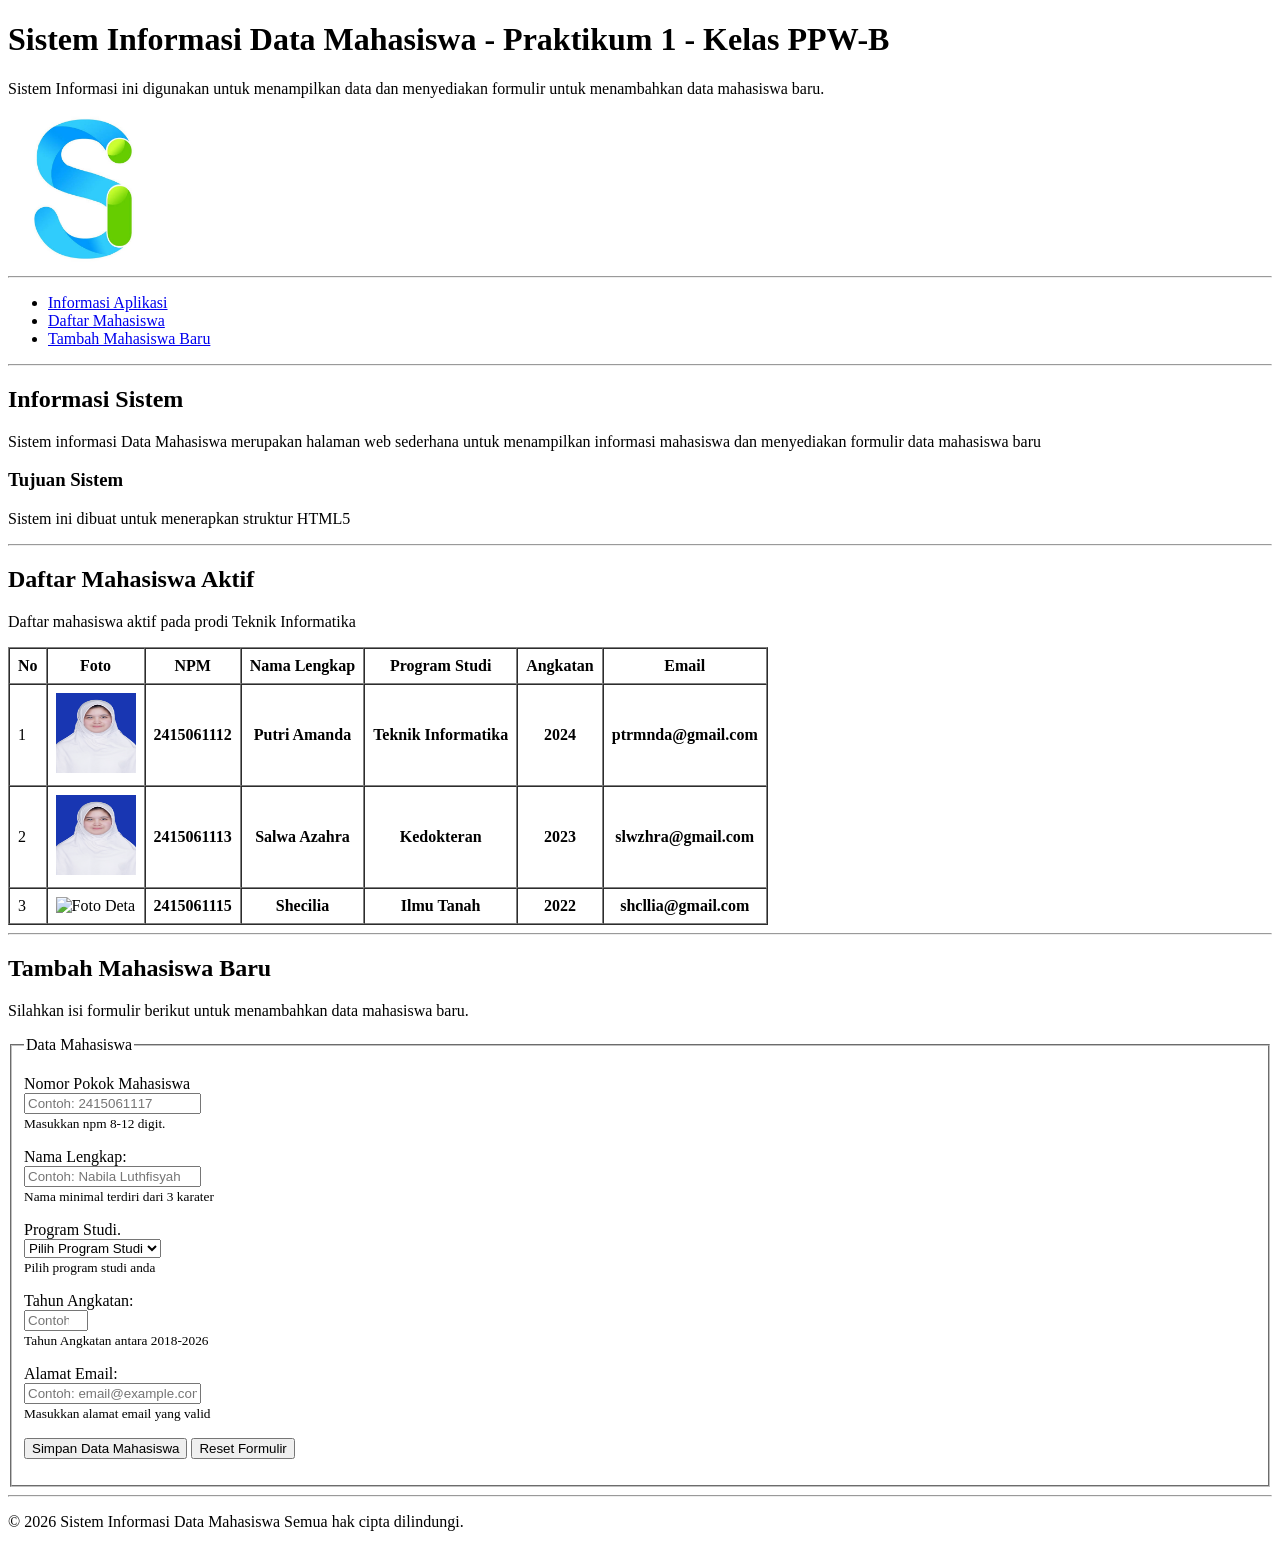
==== index.html @ de89d49d "feat: inisialisasi struktur dokumen dan formulir html5 sima" ====
<!DOCTYPE html>
<html lang="id">
    <head>
        <meta charset="UTF-8">
        <meta name="viewport" content="width=device-width, initial-scale=1.0">
        <title>Sistem Informasi Data Mahasiswa</title>
    </head>
<body>

    <header>
        <h1>Sistem Informasi Data Mahasiswa - Praktikum 1 - Kelas PPW-B</h1>

        <P>
            Sistem Informasi ini digunakan untuk menampilkan data dan menyediakan formulir untuk menambahkan data mahasiswa baru.
        </P>

        <img src="images.jpg" alt="Logo Sistem Informasi Data Mahasiswa" width="150" height="150">
    </header>

    <hr>
    <nav>
        <ul>
            <li><a href="#informasi">Informasi Aplikasi</a></li>
            <li><a href="#daftarmahasiswa">Daftar Mahasiswa</a></li>
            <li><a href="#form-tambah">Tambah Mahasiswa Baru</a></li>
        </ul>
    </nav>

    <hr>

    <main>
        <section id="informasi">
            <h2>Informasi Sistem</h2>
            <p>Sistem informasi Data Mahasiswa merupakan halaman web sederhana untuk menampilkan informasi mahasiswa dan menyediakan formulir data mahasiswa baru</p>
            <article>
                <h3>Tujuan Sistem</h3>
                <p>Sistem ini dibuat untuk menerapkan struktur HTML5</p>
            </article>
        </section>

        <hr>

        <section id="daftar-mahasiswa">
            <h2>Daftar Mahasiswa Aktif</h2>
            <p>Daftar mahasiswa aktif pada prodi Teknik Informatika</p>
            <table border="1" cellpadding="8" cellspacing="0">
                <thead>
                    <tr>
                        <th>No</th>
                        <th>Foto</th>
                        <th>NPM</th>
                        <th>Nama Lengkap</th>
                        <th>Program Studi</th>
                        <th>Angkatan</th>
                        <th>Email</th>
                        
                    </tr>
                </thead>

                <tbody>
                    <tr>
                        <td>1</td>
                        <td><img src="fotomanda.jpg" alt="Foto Deta" width="80" height="80"></td>
                        <th>2415061112</th>
                        <th>Putri Amanda</th>
                        <th>Teknik Informatika</th>
                        <th>2024</th>
                        <th>ptrmnda@gmail.com</th>
                    </tr>

                    <tr>
                        <td>2</td>
                        <td><img src="fotomanda.jpg" alt="Foto Deta" width="80" height="80"></td>
                        <th>2415061113</th>
                        <th>Salwa Azahra</th>
                        <th>Kedokteran</th>
                        <th>2023</th>
                        <th>slwzhra@gmail.com</th>
                    </tr>

                    <tr>
                        <td>3</td>
                        <td><img src="gambar/deta.jpg" alt="Foto Deta" width="80" height="80"></td>
                        <th>2415061115</th>
                        <th>Shecilia</th>
                        <th>Ilmu Tanah</th>
                        <th>2022</th>
                        <th>shcllia@gmail.com</th>
                    </tr>
                </tbody>
            </table>
        </section>

        <hr>

        <section id="form-tambah">
            <h2>Tambah Mahasiswa Baru</h2>
            <p>Silahkan isi formulir berikut untuk menambahkan data mahasiswa baru. </p>
            <form action="#" method="POST">
                <fieldset>
                    <legend>Data Mahasiswa</legend>
                        <p>
                            <label for="npm">Nomor Pokok Mahasiswa</label><br>
                            <input
                            type="text"
                            id="npm"
                            name="npm"
                            placeholder="Contoh: 2415061117"
                            required
                            patern="[0-9]{8,12}"
                            title="NPM harus berupa angka 8-12 digit"
                            ><br>

                            <small>Masukkan npm 8-12 digit.</small>
                        </p>
                        <p>
                            <label for="nama">Nama Lengkap:</label><br>
                            <input
                            type="text"
                            id="nama"
                            name="nama"
                            placeholder="Contoh: Nabila Luthfisyah"
                            required
                            minlength="3"
                            maxlength="100"
                            ><br>

                            <small>Nama minimal terdiri dari 3 karater</small>
                        </p>
                        <p>
                            <label for="program_studi">Program Studi.</label><br>
                            <select 
                            id="program_studi" 
                            name="program-studi"
                            required>
                                <option value="" >Pilih Program Studi</option>
                                <option value="Teknik Informatika">Teknik Informatika</option>
                            </select><br>
                            <small>Pilih program studi anda</small>
                        </p>
                        <p>
                            <label for="angkatan">Tahun Angkatan:</label><br>
                            <input
                            type="number"
                            id="angkatan"
                            name="angkatan"
                            placeholder="Contoh: 2024"
                            required
                            min="2018"
                            max="2026"
                            ><br>
                            <small>Tahun Angkatan antara 2018-2026 </small>
                        </p>
                        <p>
                            <label for="enail">Alamat Email:</label><br>
                            <input
                            type="email"
                            id="email"
                            name="email"
                            placeholder="Contoh: email@example.com"
                            required
                            ><br>
                            <small>Masukkan alamat email yang valid</small>
                        </p>
                        <p>
                            <button type="submit">Simpan Data Mahasiswa</button>
                            <button type="reset">Reset Formulir</button>
                        </p>
                </fieldset>

            </form>

        </section>

    </main>

    <hr>

    <footer>
        <p>
            &copy; 2026 Sistem Informasi Data Mahasiswa
        Semua hak cipta dilindungi.
    </p>
    </footer>




</body>

</html>
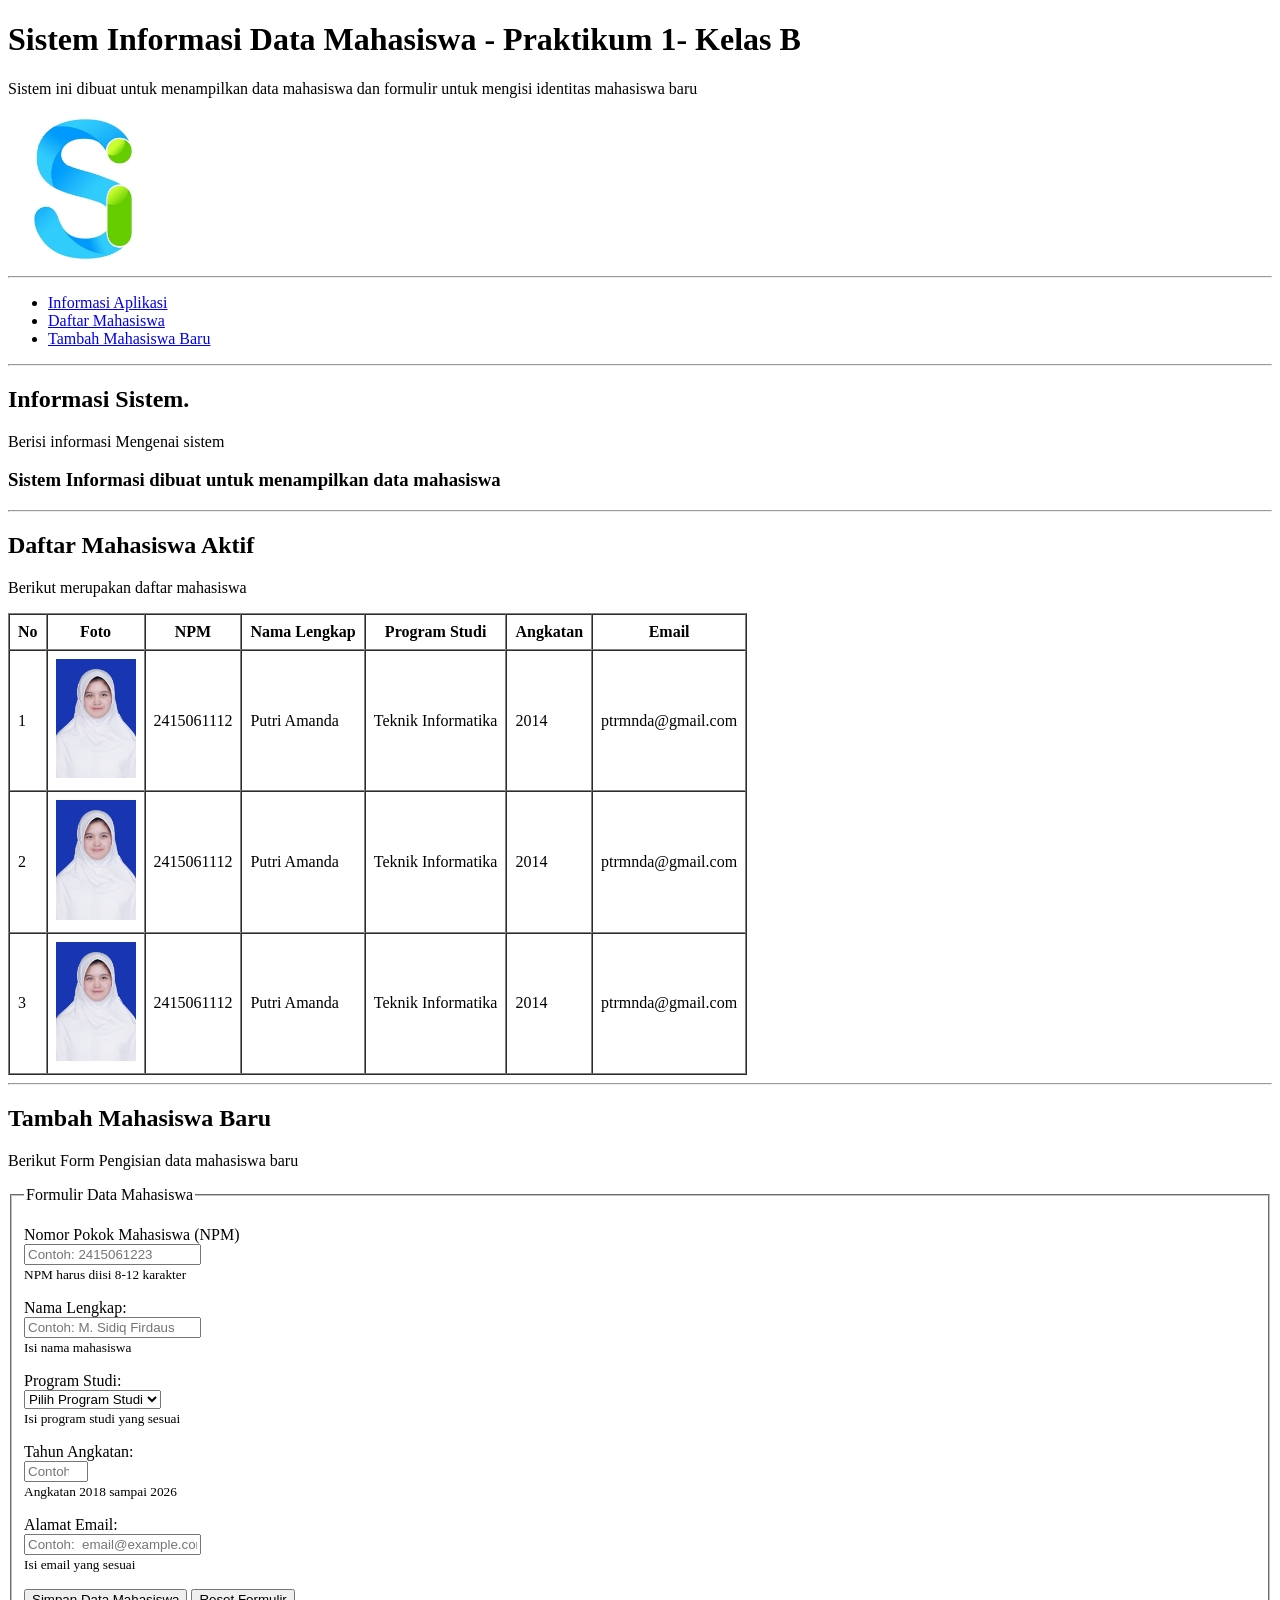
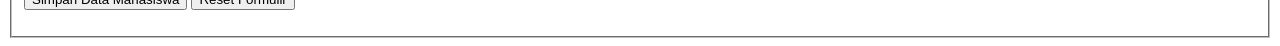
==== commit 48c924b4: "feat: inisialisasi struktur dokumen dan formulir html5 sima" ====
--- a/index.html
+++ b/index.html
@@ -1,48 +1,43 @@
-<!DOCTYPE html>
-<html lang="id">
+<!DOCTYPE html> 
+<html lang="id"> 
     <head>
-        <meta charset="UTF-8">
+        <meta charset="UTF-8"> 
         <meta name="viewport" content="width=device-width, initial-scale=1.0">
-        <title>Sistem Informasi Data Mahasiswa</title>
+        <title>Document</title>
+
     </head>
-<body>
-
-    <header>
-        <h1>Sistem Informasi Data Mahasiswa - Praktikum 1 - Kelas PPW-B</h1>
-
-        <P>
-            Sistem Informasi ini digunakan untuk menampilkan data dan menyediakan formulir untuk menambahkan data mahasiswa baru.
-        </P>
-
-        <img src="images.jpg" alt="Logo Sistem Informasi Data Mahasiswa" width="150" height="150">
-    </header>
-
-    <hr>
-    <nav>
-        <ul>
-            <li><a href="#informasi">Informasi Aplikasi</a></li>
-            <li><a href="#daftarmahasiswa">Daftar Mahasiswa</a></li>
-            <li><a href="#form-tambah">Tambah Mahasiswa Baru</a></li>
-        </ul>
-    </nav>
-
-    <hr>
-
-    <main>
-        <section id="informasi">
-            <h2>Informasi Sistem</h2>
-            <p>Sistem informasi Data Mahasiswa merupakan halaman web sederhana untuk menampilkan informasi mahasiswa dan menyediakan formulir data mahasiswa baru</p>
-            <article>
-                <h3>Tujuan Sistem</h3>
-                <p>Sistem ini dibuat untuk menerapkan struktur HTML5</p>
-            </article>
-        </section>
+    <body>
+        <header>
+            <h1>Sistem Informasi Data Mahasiswa - Praktikum 1- Kelas B</h1>
+            <P>Sistem ini dibuat untuk menampilkan data mahasiswa dan formulir untuk mengisi identitas mahasiswa baru</P>
+            <img src="images.jpg" alt="foto logo" width="150" length="150">
+        </header>
 
         <hr>
 
-        <section id="daftar-mahasiswa">
+        <nav>
+            <ul>
+                <li><a href="#informasi">Informasi Aplikasi</a></li>
+                <li><a href="#daftar-mahasiswa">Daftar Mahasiswa</a></li>
+                <li><a href="#form-tambahan">Tambah Mahasiswa Baru</a></li>
+            </ul>
+        </nav>
+
+        <hr>
+        <main>
+            <section id="informasi">
+                <h2>Informasi Sistem.</h2>
+                <p>Berisi informasi Mengenai sistem</p>
+                <article>
+                    <h3>Sistem Informasi dibuat untuk menampilkan data mahasiswa</h3>
+                </article>
+            </section>
+
+            <hr>
+
+            <section id="daftar-mahasiswa">
             <h2>Daftar Mahasiswa Aktif</h2>
-            <p>Daftar mahasiswa aktif pada prodi Teknik Informatika</p>
+            <p>Berikut merupakan daftar mahasiswa</p>
             <table border="1" cellpadding="8" cellspacing="0">
                 <thead>
                     <tr>
@@ -53,139 +48,121 @@
                         <th>Program Studi</th>
                         <th>Angkatan</th>
                         <th>Email</th>
-                        
                     </tr>
                 </thead>
 
                 <tbody>
                     <tr>
                         <td>1</td>
-                        <td><img src="fotomanda.jpg" alt="Foto Deta" width="80" height="80"></td>
-                        <th>2415061112</th>
-                        <th>Putri Amanda</th>
-                        <th>Teknik Informatika</th>
-                        <th>2024</th>
-                        <th>ptrmnda@gmail.com</th>
+                        <td><img src="fotomanda.jpg" alt="foto manda" width="80" length="80"></td>
+                        <td>2415061112</td>
+                        <td>Putri Amanda</td>
+                        <td>Teknik Informatika</td>
+                        <td>2014</td>
+                        <td>ptrmnda@gmail.com</td>
                     </tr>
-
                     <tr>
                         <td>2</td>
-                        <td><img src="fotomanda.jpg" alt="Foto Deta" width="80" height="80"></td>
-                        <th>2415061113</th>
-                        <th>Salwa Azahra</th>
-                        <th>Kedokteran</th>
-                        <th>2023</th>
-                        <th>slwzhra@gmail.com</th>
+                        <td><img src="fotomanda.jpg" alt="foto manda" width="80" length="80"></td>
+                        <td>2415061112</td>
+                        <td>Putri Amanda</td>
+                        <td>Teknik Informatika</td>
+                        <td>2014</td>
+                        <td>ptrmnda@gmail.com</td>
                     </tr>
-
                     <tr>
                         <td>3</td>
-                        <td><img src="gambar/deta.jpg" alt="Foto Deta" width="80" height="80"></td>
-                        <th>2415061115</th>
-                        <th>Shecilia</th>
-                        <th>Ilmu Tanah</th>
-                        <th>2022</th>
-                        <th>shcllia@gmail.com</th>
+                        <td><img src="fotomanda.jpg" alt="foto manda" width="80" length="80"></td>
+                        <td>2415061112</td>
+                        <td>Putri Amanda</td>
+                        <td>Teknik Informatika</td>
+                        <td>2014</td>
+                        <td>ptrmnda@gmail.com</td>
                     </tr>
                 </tbody>
             </table>
-        </section>
+            </section>
 
-        <hr>
+            <hr>
 
-        <section id="form-tambah">
-            <h2>Tambah Mahasiswa Baru</h2>
-            <p>Silahkan isi formulir berikut untuk menambahkan data mahasiswa baru. </p>
-            <form action="#" method="POST">
-                <fieldset>
-                    <legend>Data Mahasiswa</legend>
+            <section id="form-tambah">
+                <h2>Tambah Mahasiswa Baru</h2>
+                <p>Berikut Form Pengisian data mahasiswa baru</p>
+                <form action="#" method="POST">
+                    <fieldset>
+                        <legend>Formulir Data Mahasiswa</legend>
                         <p>
-                            <label for="npm">Nomor Pokok Mahasiswa</label><br>
-                            <input
+                            <label for="npm">Nomor Pokok Mahasiswa (NPM)</label><br>
+                            <input 
                             type="text"
                             id="npm"
                             name="npm"
-                            placeholder="Contoh: 2415061117"
+                            placeholder="Contoh: 2415061223"
                             required
-                            patern="[0-9]{8,12}"
-                            title="NPM harus berupa angka 8-12 digit"
+                            pattern=" [0-9]{8,12}"
+                            title="NPM harus berupa angka 8-12 digit "
                             ><br>
+                            <small>NPM harus diisi 8-12 karakter</small>
+                        </p>
 
-                            <small>Masukkan npm 8-12 digit.</small>
-                        </p>
                         <p>
                             <label for="nama">Nama Lengkap:</label><br>
-                            <input
+                            <input 
                             type="text"
                             id="nama"
                             name="nama"
-                            placeholder="Contoh: Nabila Luthfisyah"
+                            placeholder="Contoh: M. Sidiq Firdaus "
                             required
                             minlength="3"
                             maxlength="100"
                             ><br>
+                            <small>Isi nama mahasiswa</small>
 
-                            <small>Nama minimal terdiri dari 3 karater</small>
+                            
                         </p>
                         <p>
-                            <label for="program_studi">Program Studi.</label><br>
-                            <select 
-                            id="program_studi" 
-                            name="program-studi"
+                            <label for="program_studi">Program Studi:</label><br>
+                            <select
+                            id="program_studi"
+                            name="program_studi"
                             required>
-                                <option value="" >Pilih Program Studi</option>
-                                <option value="Teknik Informatika">Teknik Informatika</option>
-                            </select><br>
-                            <small>Pilih program studi anda</small>
+                            <option value="">Pilih Program Studi</option>
+                            <option value="Teknik Informatika">Teknik Informatika</option>
+                        </select><br>
+                        <small>Isi program studi yang sesuai</small>
                         </p>
                         <p>
                             <label for="angkatan">Tahun Angkatan:</label><br>
-                            <input
+                            <input 
                             type="number"
                             id="angkatan"
                             name="angkatan"
-                            placeholder="Contoh: 2024"
+                            placeholder="Contoh: 2024 "
                             required
                             min="2018"
                             max="2026"
                             ><br>
-                            <small>Tahun Angkatan antara 2018-2026 </small>
+                            <small>Angkatan 2018 sampai 2026</small>
                         </p>
                         <p>
-                            <label for="enail">Alamat Email:</label><br>
-                            <input
+                            <label for="email">Alamat Email:</label><br>
+                            <input 
                             type="email"
                             id="email"
                             name="email"
-                            placeholder="Contoh: email@example.com"
+                            placeholder="Contoh:  email@example.com"
                             required
+    
                             ><br>
-                            <small>Masukkan alamat email yang valid</small>
+                            <small>Isi email yang sesuai</small>
                         </p>
                         <p>
                             <button type="submit">Simpan Data Mahasiswa</button>
                             <button type="reset">Reset Formulir</button>
                         </p>
-                </fieldset>
-
-            </form>
-
-        </section>
-
-    </main>
-
-    <hr>
-
-    <footer>
-        <p>
-            &copy; 2026 Sistem Informasi Data Mahasiswa
-        Semua hak cipta dilindungi.
-    </p>
-    </footer>
-
-
-
-
-</body>
-
-</html>+                    </fieldset>
+                </form>
+                <tabel
+            </section>
+        </main>
+    </body>
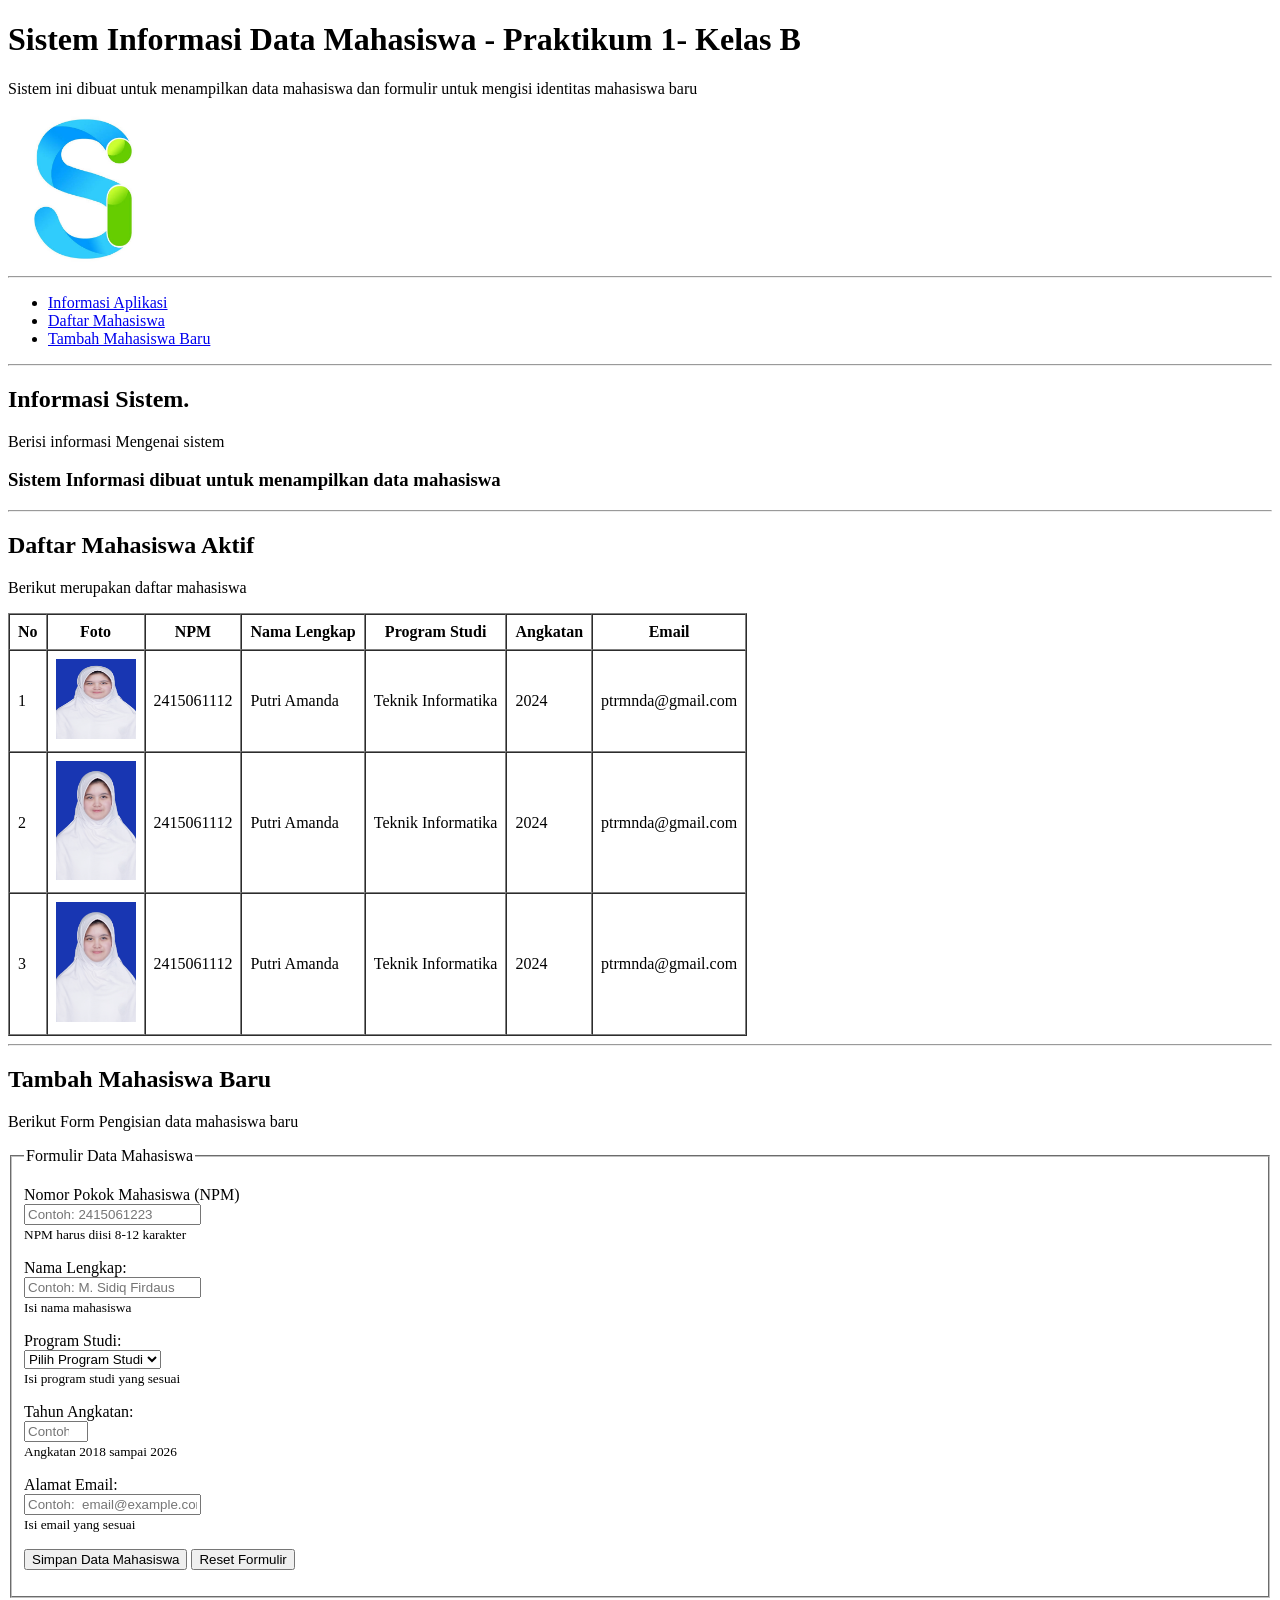
==== commit ec813e2e: "judul 2" ====
--- a/index.html
+++ b/index.html
@@ -4,13 +4,14 @@
         <meta charset="UTF-8"> 
         <meta name="viewport" content="width=device-width, initial-scale=1.0">
         <title>Document</title>
+        
 
     </head>
     <body>
         <header>
             <h1>Sistem Informasi Data Mahasiswa - Praktikum 1- Kelas B</h1>
-            <P>Sistem ini dibuat untuk menampilkan data mahasiswa dan formulir untuk mengisi identitas mahasiswa baru</P>
-            <img src="images.jpg" alt="foto logo" width="150" length="150">
+            <p>Sistem ini dibuat untuk menampilkan data mahasiswa dan formulir untuk mengisi identitas mahasiswa baru</p>
+            <img src="images.jpg" alt="foto logo" width="150" height="150">
         </header>
 
         <hr>
@@ -19,7 +20,7 @@
             <ul>
                 <li><a href="#informasi">Informasi Aplikasi</a></li>
                 <li><a href="#daftar-mahasiswa">Daftar Mahasiswa</a></li>
-                <li><a href="#form-tambahan">Tambah Mahasiswa Baru</a></li>
+                <li><a href="#form-tambah">Tambah Mahasiswa Baru</a></li>
             </ul>
         </nav>
 
@@ -54,11 +55,11 @@
                 <tbody>
                     <tr>
                         <td>1</td>
-                        <td><img src="fotomanda.jpg" alt="foto manda" width="80" length="80"></td>
+                        <td><img src="fotomanda.jpg" alt="foto manda" width="80" height="80"></td>
                         <td>2415061112</td>
                         <td>Putri Amanda</td>
                         <td>Teknik Informatika</td>
-                        <td>2014</td>
+                        <td>2024</td>
                         <td>ptrmnda@gmail.com</td>
                     </tr>
                     <tr>
@@ -67,7 +68,7 @@
                         <td>2415061112</td>
                         <td>Putri Amanda</td>
                         <td>Teknik Informatika</td>
-                        <td>2014</td>
+                        <td>2024</td>
                         <td>ptrmnda@gmail.com</td>
                     </tr>
                     <tr>
@@ -76,7 +77,7 @@
                         <td>2415061112</td>
                         <td>Putri Amanda</td>
                         <td>Teknik Informatika</td>
-                        <td>2014</td>
+                        <td>2024</td>
                         <td>ptrmnda@gmail.com</td>
                     </tr>
                 </tbody>
@@ -99,7 +100,7 @@
                             name="npm"
                             placeholder="Contoh: 2415061223"
                             required
-                            pattern=" [0-9]{8,12}"
+                            pattern="[0-9]{8,12}"
                             title="NPM harus berupa angka 8-12 digit "
                             ><br>
                             <small>NPM harus diisi 8-12 karakter</small>
@@ -162,7 +163,7 @@
                         </p>
                     </fieldset>
                 </form>
-                <tabel
+               
             </section>
         </main>
     </body>
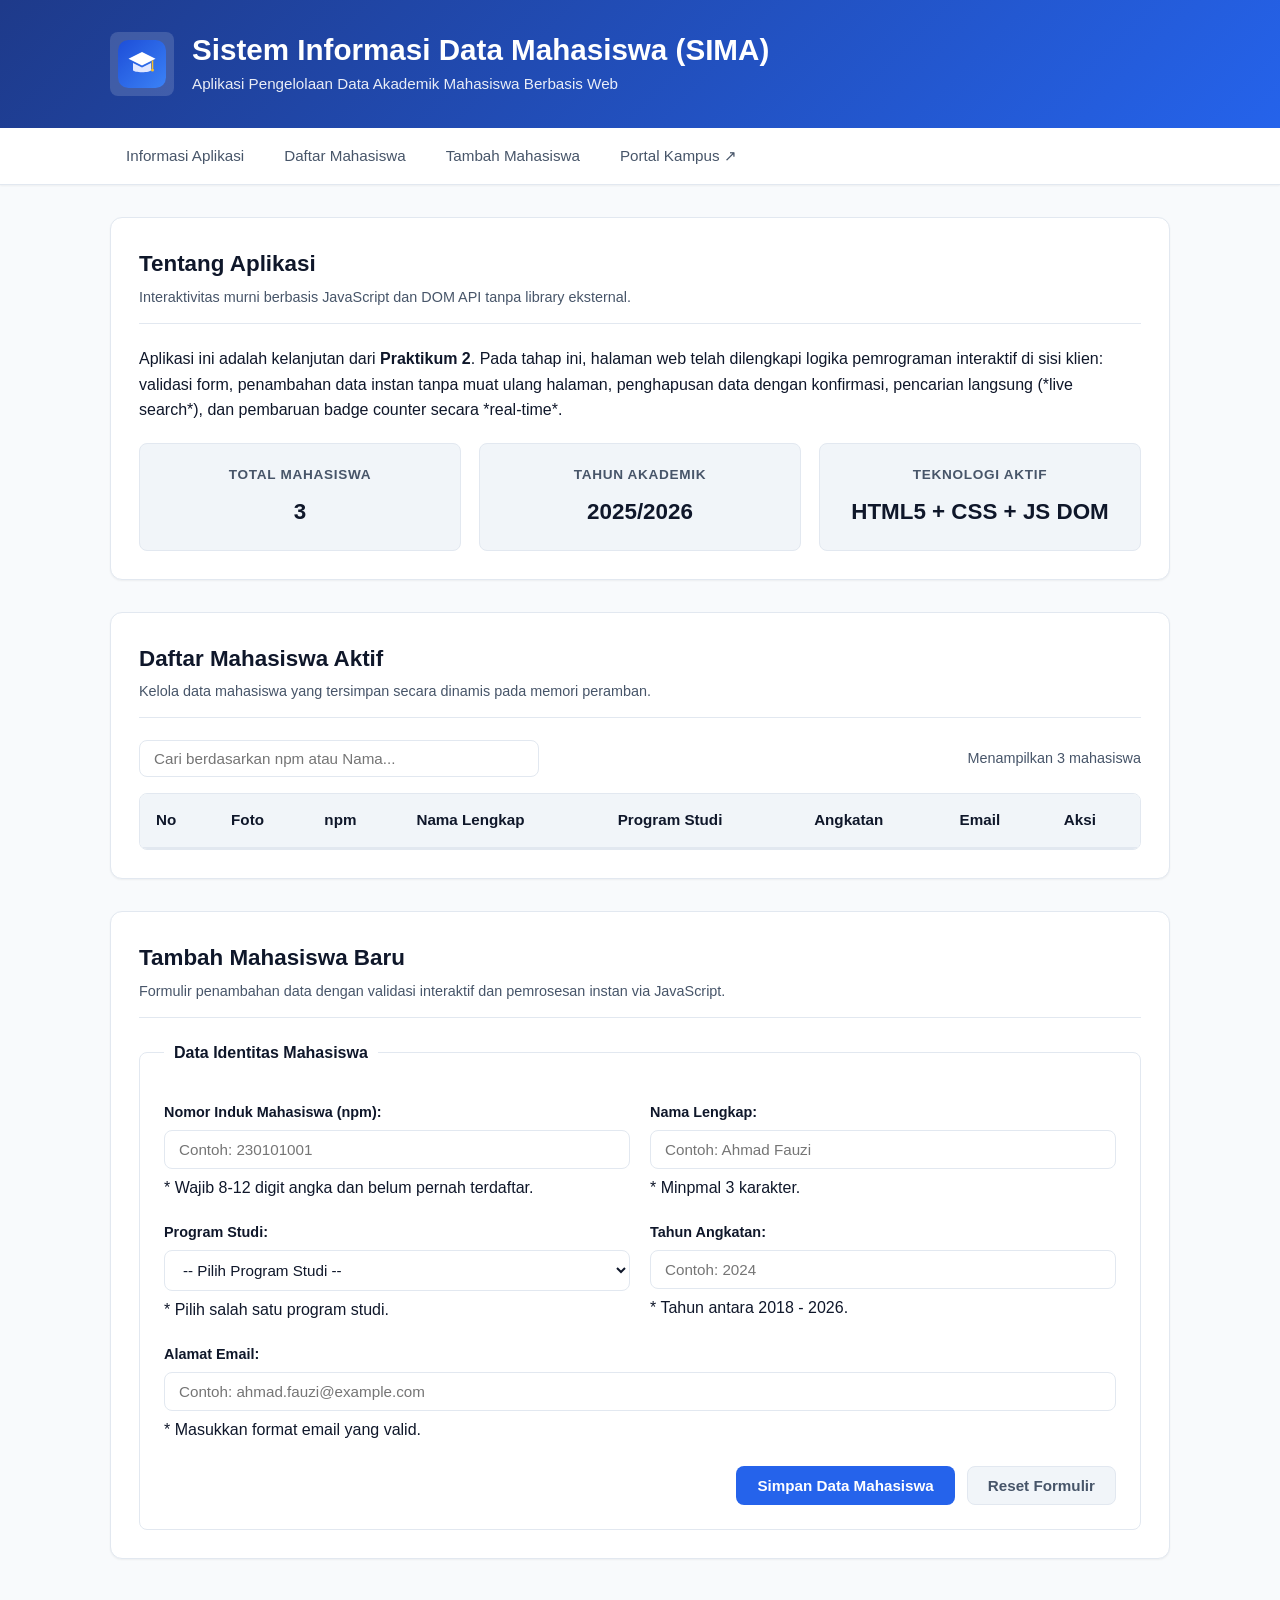
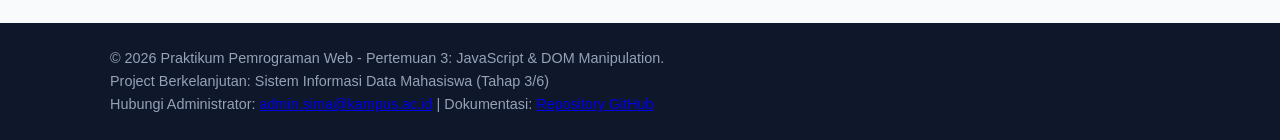
==== commit 1a5f048c: "Re init repository" ====
--- a/index.html
+++ b/index.html
@@ -1,169 +1,212 @@
-<!DOCTYPE html> 
-<html lang="id"> 
-    <head>
-        <meta charset="UTF-8"> 
-        <meta name="viewport" content="width=device-width, initial-scale=1.0">
-        <title>Document</title>
-        
-
-    </head>
-    <body>
-        <header>
-            <h1>Sistem Informasi Data Mahasiswa - Praktikum 1- Kelas B</h1>
-            <p>Sistem ini dibuat untuk menampilkan data mahasiswa dan formulir untuk mengisi identitas mahasiswa baru</p>
-            <img src="images.jpg" alt="foto logo" width="150" height="150">
-        </header>
-
-        <hr>
-
-        <nav>
+<!DOCTYPE html>
+<html lang="id">
+<head>
+    <meta charset="UTF-8">
+    <meta name="viewport" content="width=device-width, initial-scale=1.0">
+    <title>Sistem Informasi Data Mahasiswa - Praktikum 3</title>
+    <link rel="stylesheet" href="style.css">
+</head>
+<body>
+
+    <!-- 1. Header Aplikasi -->
+    <header class="site-header">
+        <div class="container header-brand">
+            <a href="index.html" class="brand-logo" title="Beranda SIMA">
+                <img src="img/logo-sima.svg" alt="Logo Resmi SIMA Kampus" width="48" height="48">
+            </a>
+            <div>
+                <h1>Sistem Informasi Data Mahasiswa (SIMA)</h1>
+                <p>Aplikasi Pengelolaan Data Akademik Mahasiswa Berbasis Web</p>
+            </div>
+        </div>
+    </header>
+
+    <!-- 2. Navigation Bar Sticky -->
+    <nav class="site-nav">
+        <div class="container">
             <ul>
                 <li><a href="#informasi">Informasi Aplikasi</a></li>
                 <li><a href="#daftar-mahasiswa">Daftar Mahasiswa</a></li>
-                <li><a href="#form-tambah">Tambah Mahasiswa Baru</a></li>
+                <li><a href="#form-tambah">Tambah Mahasiswa</a></li>
+                <li><a href="https://kampus.ac.id" target="_blank" rel="noopener noreferrer">Portal Kampus &UpperRightArrow;</a></li>
             </ul>
-        </nav>
-
-        <hr>
-        <main>
-            <section id="informasi">
-                <h2>Informasi Sistem.</h2>
-                <p>Berisi informasi Mengenai sistem</p>
-                <article>
-                    <h3>Sistem Informasi dibuat untuk menampilkan data mahasiswa</h3>
-                </article>
+        </div>
+    </nav>
+
+    <!-- Konten Utama Halaman -->
+    <main>
+        <div class="container">
+
+            <!-- Kotak Notifikasi Alert Dinamis (dikontrol oleh JS) -->
+            <div id="alert-box" class="alert-box" role="alert"></div>
+
+            <!-- 3. Section Informasi Aplikasi -->
+            <section id="informasi" class="content-section">
+                <div class="section-header">
+                    <h2>Tentang Aplikasi</h2>
+                    <p>Interaktivitas murni berbasis JavaScript dan DOM API tanpa library eksternal.</p>
+                </div>
+                <p>
+                    Aplikasi ini adalah kelanjutan dari <strong>Praktikum 2</strong>. Pada tahap ini, 
+                    halaman web telah dilengkapi logika pemrograman interaktif di sisi klien: validasi form, 
+                    penambahan data instan tanpa muat ulang halaman, penghapusan data dengan konfirmasi, 
+                    pencarian langsung (*live search*), dan pembaruan badge counter secara *real-time*.
+                </p>
+
+                <div class="info-grid">
+                    <article class="info-card">
+                        <h3>Total Mahasiswa</h3>
+                        <p id="total-mahasiswa-badge" class="counter-highlight">3</p>
+                    </article>
+                    <article class="info-card">
+                        <h3>Tahun Akademik</h3>
+                        <p>2025/2026</p>
+                    </article>
+                    <article class="info-card">
+                        <h3>Teknologi Aktif</h3>
+                        <p>HTML5 + CSS + JS DOM</p>
+                    </article>
+                </div>
             </section>
 
-            <hr>
-
-            <section id="daftar-mahasiswa">
-            <h2>Daftar Mahasiswa Aktif</h2>
-            <p>Berikut merupakan daftar mahasiswa</p>
-            <table border="1" cellpadding="8" cellspacing="0">
-                <thead>
-                    <tr>
-                        <th>No</th>
-                        <th>Foto</th>
-                        <th>NPM</th>
-                        <th>Nama Lengkap</th>
-                        <th>Program Studi</th>
-                        <th>Angkatan</th>
-                        <th>Email</th>
-                    </tr>
-                </thead>
-
-                <tbody>
-                    <tr>
-                        <td>1</td>
-                        <td><img src="fotomanda.jpg" alt="foto manda" width="80" height="80"></td>
-                        <td>2415061112</td>
-                        <td>Putri Amanda</td>
-                        <td>Teknik Informatika</td>
-                        <td>2024</td>
-                        <td>ptrmnda@gmail.com</td>
-                    </tr>
-                    <tr>
-                        <td>2</td>
-                        <td><img src="fotomanda.jpg" alt="foto manda" width="80" length="80"></td>
-                        <td>2415061112</td>
-                        <td>Putri Amanda</td>
-                        <td>Teknik Informatika</td>
-                        <td>2024</td>
-                        <td>ptrmnda@gmail.com</td>
-                    </tr>
-                    <tr>
-                        <td>3</td>
-                        <td><img src="fotomanda.jpg" alt="foto manda" width="80" length="80"></td>
-                        <td>2415061112</td>
-                        <td>Putri Amanda</td>
-                        <td>Teknik Informatika</td>
-                        <td>2024</td>
-                        <td>ptrmnda@gmail.com</td>
-                    </tr>
-                </tbody>
-            </table>
+            <!-- 4. Section Daftar Mahasiswa, Toolbar Pencarian & 5. Tabel Data -->
+            <section id="daftar-mahasiswa" class="content-section">
+                <div class="section-header">
+                    <h2>Daftar Mahasiswa Aktif</h2>
+                    <p>Kelola data mahasiswa yang tersimpan secara dinamis pada memori peramban.</p>
+                </div>
+
+                <!-- Toolbar Pencarian dan Ringkasan Jumlah -->
+                <div class="table-toolbar">
+                    <div class="search-box">
+                        <input 
+                            type="search" 
+                            id="input-search" 
+                            class="search-input" 
+                            placeholder="Cari berdasarkan npm atau Nama...">
+                    </div>
+                    <div id="total-mahasiswa-info" class="status-summary">
+                        Menampilkan 3 mahasiswa
+                    </div>
+                </div>
+
+                <!-- Tabel Data Responsif -->
+                <div class="table-responsive">
+                    <table class="data-table">
+                        <thead>
+                            <tr>
+                                <th>No</th>
+                                <th>Foto</th>
+                                <th>npm</th>
+                                <th>Nama Lengkap</th>
+                                <th>Program Studi</th>
+                                <th>Angkatan</th>
+                                <th>Email</th>
+                                <th>Aksi</th>
+                            </tr>
+                        </thead>
+                        <tbody id="tabel-body-mahasiswa">
+                            <!-- Baris tabel akan di-generate secara dinamis oleh app.js -->
+                        </tbody>
+                    </table>
+                </div>
             </section>
 
-            <hr>
-
-            <section id="form-tambah">
-                <h2>Tambah Mahasiswa Baru</h2>
-                <p>Berikut Form Pengisian data mahasiswa baru</p>
-                <form action="#" method="POST">
+            <!-- 6. Section Form Tambah Mahasiswa dengan Validasi JS -->
+            <section id="form-tambah" class="content-section">
+                <div class="section-header">
+                    <h2>Tambah Mahasiswa Baru</h2>
+                    <p>Formulir penambahan data dengan validasi interaktif dan pemrosesan instan via JavaScript.</p>
+                </div>
+
+                <form id="form-tambah-mahasiswa" class="app-form" novalidate>
                     <fieldset>
-                        <legend>Formulir Data Mahasiswa</legend>
-                        <p>
-                            <label for="npm">Nomor Pokok Mahasiswa (NPM)</label><br>
-                            <input 
-                            type="text"
-                            id="npm"
-                            name="npm"
-                            placeholder="Contoh: 2415061223"
-                            required
-                            pattern="[0-9]{8,12}"
-                            title="NPM harus berupa angka 8-12 digit "
-                            ><br>
-                            <small>NPM harus diisi 8-12 karakter</small>
-                        </p>
-
-                        <p>
-                            <label for="nama">Nama Lengkap:</label><br>
-                            <input 
-                            type="text"
-                            id="nama"
-                            name="nama"
-                            placeholder="Contoh: M. Sidiq Firdaus "
-                            required
-                            minlength="3"
-                            maxlength="100"
-                            ><br>
-                            <small>Isi nama mahasiswa</small>
-
-                            
-                        </p>
-                        <p>
-                            <label for="program_studi">Program Studi:</label><br>
-                            <select
-                            id="program_studi"
-                            name="program_studi"
-                            required>
-                            <option value="">Pilih Program Studi</option>
-                            <option value="Teknik Informatika">Teknik Informatika</option>
-                        </select><br>
-                        <small>Isi program studi yang sesuai</small>
-                        </p>
-                        <p>
-                            <label for="angkatan">Tahun Angkatan:</label><br>
-                            <input 
-                            type="number"
-                            id="angkatan"
-                            name="angkatan"
-                            placeholder="Contoh: 2024 "
-                            required
-                            min="2018"
-                            max="2026"
-                            ><br>
-                            <small>Angkatan 2018 sampai 2026</small>
-                        </p>
-                        <p>
-                            <label for="email">Alamat Email:</label><br>
-                            <input 
-                            type="email"
-                            id="email"
-                            name="email"
-                            placeholder="Contoh:  email@example.com"
-                            required
-    
-                            ><br>
-                            <small>Isi email yang sesuai</small>
-                        </p>
-                        <p>
-                            <button type="submit">Simpan Data Mahasiswa</button>
-                            <button type="reset">Reset Formulir</button>
-                        </p>
+                        <legend>Data Identitas Mahasiswa</legend>
+
+                        <div class="form-grid">
+                            <div class="form-group">
+                                <label for="npm" class="form-label">Nomor Induk Mahasiswa (npm):</label>
+                                <input 
+                                    type="text" 
+                                    id="npm" 
+                                    name="npm" 
+                                    class="form-input" 
+                                    placeholder="Contoh: 230101001">
+                                <span class="form-help">* Wajib 8-12 digit angka dan belum pernah terdaftar.</span>
+                            </div>
+
+                            <div class="form-group">
+                                <label for="nama" class="form-label">Nama Lengkap:</label>
+                                <input 
+                                    type="text" 
+                                    id="nama" 
+                                    name="nama" 
+                                    class="form-input" 
+                                    placeholder="Contoh: Ahmad Fauzi">
+                                <span class="form-help">* Minpmal 3 karakter.</span>
+                            </div>
+
+                            <div class="form-group">
+                                <label for="program_studi" class="form-label">Program Studi:</label>
+                                <select id="program_studi" name="program_studi" class="form-select">
+                                    <option value="">-- Pilih Program Studi --</option>
+                                    <option value="Teknik Informatika">Teknik Informatika</option>
+                                    <option value="Sistem Informasi">Sistem Informasi</option>
+                                    <option value="Teknologi Informasi">Teknologi Informasi</option>
+                                    <option value="Rekayasa Perangkat Lunak">Rekayasa Perangkat Lunak</option>
+                                </select>
+                                <span class="form-help">* Pilih salah satu program studi.</span>
+                            </div>
+
+                            <div class="form-group">
+                                <label for="angkatan" class="form-label">Tahun Angkatan:</label>
+                                <input 
+                                    type="number" 
+                                    id="angkatan" 
+                                    name="angkatan" 
+                                    class="form-input" 
+                                    placeholder="Contoh: 2024">
+                                <span class="form-help">* Tahun antara 2018 - 2026.</span>
+                            </div>
+
+                            <div class="form-group full-width">
+                                <label for="email" class="form-label">Alamat Email:</label>
+                                <input 
+                                    type="email" 
+                                    id="email" 
+                                    name="email" 
+                                    class="form-input" 
+                                    placeholder="Contoh: ahmad.fauzi@example.com">
+                                <span class="form-help">* Masukkan format email yang valid.</span>
+                            </div>
+                        </div>
+
+                        <div class="form-actions">
+                            <button type="submit" class="btn btn-primary">Simpan Data Mahasiswa</button>
+                            <button type="reset" class="btn btn-secondary">Reset Formulir</button>
+                        </div>
                     </fieldset>
                 </form>
-               
             </section>
-        </main>
-    </body>+
+        </div>
+    </main>
+
+    <!-- 7. Footer -->
+    <footer class="site-footer">
+        <div class="container">
+            <p>&copy; 2026 Praktikum Pemrograman Web - Pertemuan 3: JavaScript & DOM Manipulation.</p>
+            <p>Project Berkelanjutan: Sistem Informasi Data Mahasiswa (Tahap 3/6)</p>
+            <p>
+                Hubungi Administrator: <a href="mailto:admin.sima@kampus.ac.id">admin.sima@kampus.ac.id</a> | 
+                Dokumentasi: <a href="https://github.com" target="_blank" rel="noopener noreferrer">Repository GitHub</a>
+            </p>
+        </div>
+    </footer>
+
+    <!-- Tambahkan Script JavaScript Eksternal -->
+    <script src="app.js"></script>
+</body>
+</html>
+
+
--- a/style.css
+++ b/style.css
@@ -0,0 +1,518 @@
+/* ==========================================================================
+   Praktikum 3: Implementasi Interaktivitas Web Menggunakan JavaScript dan DOM
+   Project: Sistem Informasi Data Mahasiswa (SIMA)
+   Mewarisi & Memperluas Praktikum 2 (Native CSS)
+   ========================================================================== */
+
+/* 1. CSS Variables */
+:root {
+    --primary-color: #2563eb;
+    --primary-hover: #1d4ed8;
+    --primary-light: #eff6ff;
+    --secondary-color: #64748b;
+    --secondary-hover: #475569;
+    --success-color: #10b981;
+    --success-light: #ecfdf5;
+    --danger-color: #ef4444;
+    --danger-hover: #dc2626;
+    --danger-light: #fef2f2;
+    --warning-color: #f59e0b;
+    
+    --bg-page: #f8fafc;
+    --bg-surface: #ffffff;
+    --bg-surface-alt: #f1f5f9;
+    
+    --text-primary: #0f172a;
+    --text-secondary: #475569;
+    --text-muted: #94a3b8;
+    --text-inverse: #ffffff;
+    
+    --border-color: #e2e8f0;
+    --border-radius-sm: 4px;
+    --border-radius-md: 8px;
+    --border-radius-lg: 12px;
+    
+    --shadow-sm: 0 1px 2px 0 rgba(0, 0, 0, 0.05);
+    --shadow-md: 0 4px 6px -1px rgba(0, 0, 0, 0.1), 0 2px 4px -2px rgba(0, 0, 0, 0.1);
+    
+    --font-main: -apple-system, BlinkMacSystemFont, "Segoe UI", Roboto, Oxygen, Ubuntu, Cantarell, "Helvetica Neue", sans-serif;
+    --line-height-normal: 1.6;
+}
+
+/* 2. Reset & Base Styles */
+*, *::before, *::after {
+    box-sizing: border-box;
+    margin: 0;
+    padding: 0;
+}
+
+html {
+    scroll-behavior: smooth;
+}
+
+body {
+    font-family: var(--font-main);
+    line-height: var(--line-height-normal);
+    color: var(--text-primary);
+    background-color: var(--bg-page);
+    min-height: 100vh;
+    display: flex;
+    flex-direction: column;
+}
+
+.container {
+    width: 100%;
+    max-width: 1100px;
+    margin-left: auto;
+    margin-right: auto;
+    padding-left: 20px;
+    padding-right: 20px;
+}
+
+/* 3. Header */
+.site-header {
+    background: linear-gradient(135deg, #1e3a8a 0%, #2563eb 100%);
+    color: var(--text-inverse);
+    padding: 32px 0;
+    box-shadow: var(--shadow-md);
+}
+
+.header-brand {
+    display: flex;
+    align-items: center;
+    gap: 18px;
+}
+
+.brand-logo {
+    display: flex;
+    align-items: center;
+    justify-content: center;
+    background-color: rgba(255, 255, 255, 0.15);
+    padding: 8px;
+    border-radius: var(--border-radius-md);
+    transition: transform 0.2s ease, background-color 0.2s ease;
+}
+
+.brand-logo:hover {
+    transform: scale(1.05);
+    background-color: rgba(255, 255, 255, 0.25);
+}
+
+.header-brand h1 {
+    font-size: 1.85rem;
+    font-weight: 700;
+    line-height: 1.2;
+    margin-bottom: 4px;
+}
+
+.header-brand p {
+    font-size: 0.95rem;
+    opacity: 0.9;
+}
+
+/* 4. Navigation Bar */
+.site-nav {
+    background-color: var(--bg-surface);
+    border-bottom: 1px solid var(--border-color);
+    position: sticky;
+    top: 0;
+    z-index: 100;
+    box-shadow: var(--shadow-sm);
+}
+
+.site-nav ul {
+    list-style: none;
+    display: flex;
+    gap: 8px;
+    overflow-x: auto;
+    padding: 6px 0;
+}
+
+.site-nav a {
+    display: block;
+    padding: 10px 16px;
+    color: var(--text-secondary);
+    text-decoration: none;
+    font-weight: 500;
+    font-size: 0.95rem;
+    border-radius: var(--border-radius-sm);
+    transition: all 0.2s ease;
+    white-space: nowrap;
+}
+
+.site-nav a:hover {
+    color: var(--primary-color);
+    background-color: var(--primary-light);
+}
+
+/* 5. Main Content & Sections */
+main {
+    flex: 1;
+    padding: 32px 0;
+}
+
+.content-section {
+    background-color: var(--bg-surface);
+    border: 1px solid var(--border-color);
+    border-radius: var(--border-radius-lg);
+    padding: 28px;
+    margin-bottom: 32px;
+    box-shadow: var(--shadow-sm);
+}
+
+.section-header {
+    border-bottom: 1px solid var(--border-color);
+    padding-bottom: 14px;
+    margin-bottom: 22px;
+}
+
+.section-header h2 {
+    font-size: 1.4rem;
+    color: var(--text-primary);
+    font-weight: 700;
+}
+
+.section-header p {
+    font-size: 0.9rem;
+    color: var(--text-secondary);
+    margin-top: 4px;
+}
+
+/* Info Grid */
+.info-grid {
+    display: grid;
+    grid-template-columns: repeat(auto-fit, minmax(220px, 1fr));
+    gap: 18px;
+    margin-top: 20px;
+}
+
+.info-card {
+    background-color: var(--bg-surface-alt);
+    border: 1px solid var(--border-color);
+    border-radius: var(--border-radius-md);
+    padding: 20px;
+    text-align: center;
+}
+
+.info-card h3 {
+    font-size: 0.85rem;
+    text-transform: uppercase;
+    letter-spacing: 0.05em;
+    color: var(--text-secondary);
+    margin-bottom: 8px;
+}
+
+.info-card p {
+    font-size: 1.4rem;
+    font-weight: 700;
+    color: var(--text-primary);
+}
+
+.counter-highlight {
+    color: var(--primary-color);
+}
+
+/* 6. Alert Notification Box (Dinamis dari JS) */
+.alert-box {
+    padding: 14px 18px;
+    border-radius: var(--border-radius-md);
+    margin-bottom: 20px;
+    font-size: 0.95rem;
+    font-weight: 500;
+    display: none;
+    animation: fadeIn 0.3s ease;
+}
+
+.alert-box.show {
+    display: block;
+}
+
+.alert-success {
+    background-color: var(--success-light);
+    color: #065f46;
+    border: 1px solid #a7f3d0;
+}
+
+.alert-danger {
+    background-color: var(--danger-light);
+    color: #991b1b;
+    border: 1px solid #fecaca;
+}
+
+.alert-info {
+    background-color: var(--primary-light);
+    color: #1e40af;
+    border: 1px solid #bfdbfe;
+}
+
+@keyframes fadeIn {
+    from { opacity: 0; transform: translateY(-6px); }
+    to { opacity: 1; transform: translateY(0); }
+}
+
+/* 7. Search Bar Container */
+.table-toolbar {
+    display: flex;
+    justify-content: space-between;
+    align-items: center;
+    flex-wrap: wrap;
+    gap: 12px;
+    margin-bottom: 16px;
+}
+
+.search-box {
+    position: relative;
+    flex: 1;
+    max-width: 400px;
+}
+
+.search-input {
+    width: 100%;
+    padding: 9px 14px;
+    font-size: 0.95rem;
+    border: 1.5px solid var(--border-color);
+    border-radius: var(--border-radius-md);
+    outline: none;
+    transition: all 0.2s;
+}
+
+.search-input:focus {
+    border-color: var(--primary-color);
+    box-shadow: 0 0 0 3px rgba(37, 99, 235, 0.15);
+}
+
+.status-summary {
+    font-size: 0.9rem;
+    color: var(--text-secondary);
+    font-weight: 500;
+}
+
+/* 8. Data Table */
+.table-responsive {
+    width: 100%;
+    overflow-x: auto;
+    border-radius: var(--border-radius-md);
+    border: 1px solid var(--border-color);
+}
+
+.data-table {
+    width: 100%;
+    border-collapse: collapse;
+    font-size: 0.95rem;
+    text-align: left;
+}
+
+.data-table thead {
+    background-color: var(--bg-surface-alt);
+    border-bottom: 2px solid var(--border-color);
+}
+
+.data-table th {
+    padding: 14px 16px;
+    font-weight: 600;
+    color: var(--text-primary);
+    white-space: nowrap;
+}
+
+.data-table td {
+    padding: 14px 16px;
+    border-bottom: 1px solid var(--border-color);
+    color: var(--text-secondary);
+    vertical-align: middle;
+}
+
+.data-table tbody tr:hover {
+    background-color: #f8fafc;
+}
+
+.avatar-img {
+    width: 36px;
+    height: 36px;
+    border-radius: 50%;
+    object-fit: cover;
+    display: block;
+}
+
+.badge {
+    display: inline-block;
+    padding: 4px 10px;
+    font-size: 0.8rem;
+    font-weight: 600;
+    border-radius: 9999px;
+    background-color: var(--primary-light);
+    color: var(--primary-color);
+}
+
+.link-email {
+    color: var(--primary-color);
+    text-decoration: none;
+}
+
+.link-email:hover {
+    text-decoration: underline;
+}
+
+.empty-row {
+    text-align: center;
+    padding: 32px !important;
+    color: var(--text-muted);
+    font-style: italic;
+}
+
+/* 9. Form Styles */
+.app-form fieldset {
+    border: 1px solid var(--border-color);
+    border-radius: var(--border-radius-md);
+    padding: 24px;
+}
+
+.app-form legend {
+    font-size: 1rem;
+    font-weight: 600;
+    color: var(--text-primary);
+    padding: 0 10px;
+}
+
+.form-grid {
+    display: grid;
+    grid-template-columns: repeat(2, 1fr);
+    gap: 20px;
+    margin-top: 12px;
+}
+
+.form-group {
+    display: flex;
+    flex-direction: column;
+    gap: 6px;
+}
+
+.form-group.full-width {
+    grid-column: 1 / -1;
+}
+
+.form-group label {
+    font-size: 0.9rem;
+    font-weight: 600;
+    color: var(--text-primary);
+}
+
+.required {
+    color: var(--danger-color);
+}
+
+.form-group input,
+.form-group select {
+    padding: 10px 14px;
+    font-size: 0.95rem;
+    border: 1px solid var(--border-color);
+    border-radius: var(--border-radius-md);
+    background-color: var(--bg-surface);
+    color: var(--text-primary);
+    outline: none;
+    transition: all 0.2s ease;
+}
+
+.form-group input:focus,
+.form-group select:focus {
+    border-color: var(--primary-color);
+    box-shadow: 0 0 0 3px rgba(37, 99, 235, 0.15);
+}
+
+.form-actions {
+    display: flex;
+    justify-content: flex-end;
+    gap: 12px;
+    margin-top: 24px;
+}
+
+/* 10. Buttons */
+.btn {
+    display: inline-flex;
+    align-items: center;
+    justify-content: center;
+    padding: 10px 20px;
+    font-size: 0.95rem;
+    font-weight: 600;
+    border-radius: var(--border-radius-md);
+    border: 1px solid transparent;
+    cursor: pointer;
+    transition: all 0.2s ease;
+    text-decoration: none;
+}
+
+.btn-primary {
+    background-color: var(--primary-color);
+    color: var(--text-inverse);
+}
+
+.btn-primary:hover {
+    background-color: var(--primary-hover);
+}
+
+.btn-secondary {
+    background-color: var(--bg-surface-alt);
+    color: var(--text-secondary);
+    border-color: var(--border-color);
+}
+
+.btn-secondary:hover {
+    background-color: #e2e8f0;
+    color: var(--text-primary);
+}
+
+.btn-danger {
+    background-color: var(--danger-color);
+    color: var(--text-inverse);
+}
+
+.btn-danger:hover {
+    background-color: var(--danger-hover);
+}
+
+.btn-sm {
+    padding: 6px 12px;
+    font-size: 0.85rem;
+}
+
+/* 11. Footer */
+.site-footer {
+    background-color: #0f172a;
+    color: #94a3b8;
+    padding: 24px 0;
+    font-size: 0.9rem;
+    margin-top: auto;
+}
+
+.footer-content {
+    display: flex;
+    justify-content: space-between;
+    align-items: center;
+    flex-wrap: wrap;
+    gap: 12px;
+}
+
+/* 12. Media Queries */
+@media (max-width: 768px) {
+    .form-grid {
+        grid-template-columns: 1fr;
+    }
+    
+    .header-brand {
+        flex-direction: column;
+        text-align: center;
+    }
+    
+    .table-toolbar {
+        flex-direction: column;
+        align-items: stretch;
+    }
+    
+    .search-box {
+        max-width: 100%;
+    }
+    
+    .footer-content {
+        flex-direction: column;
+        text-align: center;
+    }
+}
